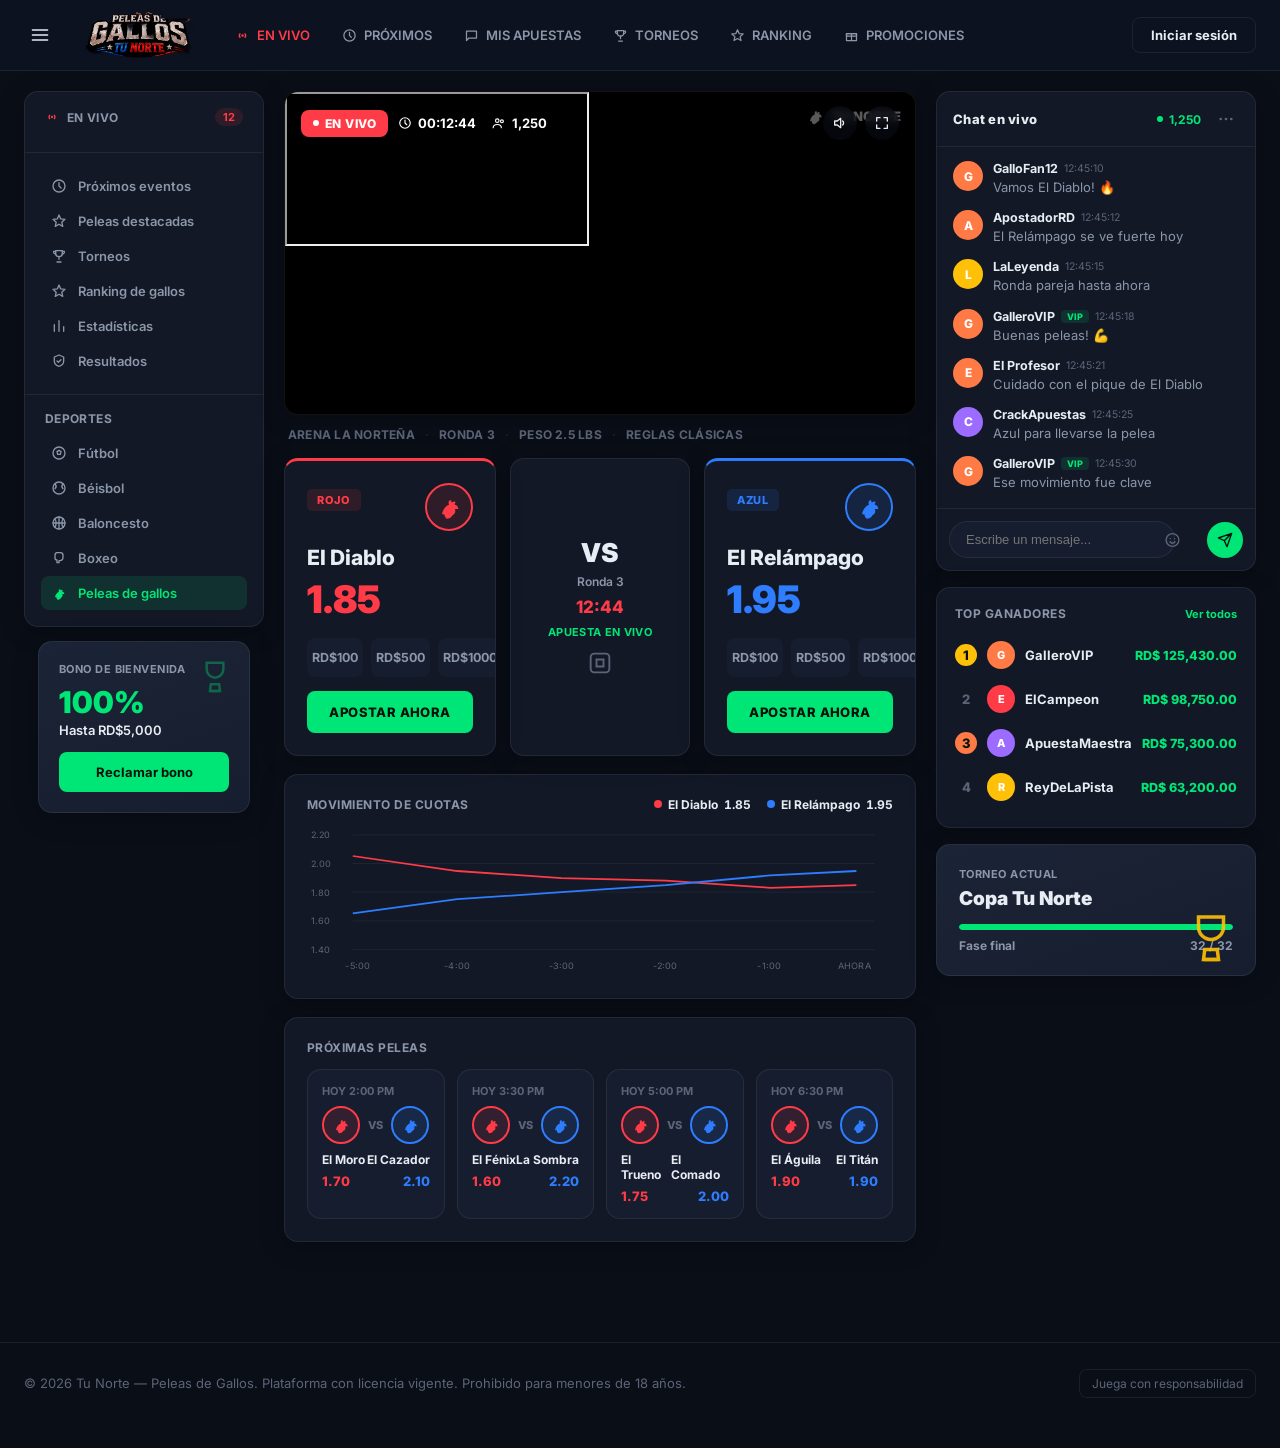
==== index.html @ b4a89627 "Add files via upload" ====
<!DOCTYPE html>
<html lang="es">
<head>
<meta charset="UTF-8">
<meta name="viewport" content="width=device-width, initial-scale=1.0">
<title>Tu Norte — Apuestas de Gallos en Vivo</title>
<link rel="stylesheet" href="styles.css">
<script>
  if(localStorage.getItem('gc_auth') !== '1'){ /* home es pública, no se exige login para ver */ }
</script>
</head>
<body>

<header class="topbar">
  <div class="topbar-inner">
    <button class="menu-btn" aria-label="Menú">
      <svg viewBox="0 0 24 24" fill="none" stroke="currentColor" stroke-width="2" stroke-linecap="round" width="20" height="20"><path d="M3 6h18"/><path d="M3 12h18"/><path d="M3 18h18"/></svg>
    </button>
    <a href="index.html" class="brand">
      <img src="assets/logo-tu-norte.webp" alt="Peleas de Gallos Tu Norte" class="brand-logo-img">
    </a>

    <nav class="main-nav">
      <a href="evento.html" class="active">
        <svg viewBox="0 0 24 24" fill="none" stroke="currentColor" stroke-width="2"><circle cx="12" cy="12" r="2" fill="currentColor" stroke="none"/><path d="M8.5 8.5a5 5 0 0 0 0 7"/><path d="M15.5 8.5a5 5 0 0 1 0 7"/></svg>
        EN VIVO
      </a>
      <a href="#proximas">
        <svg viewBox="0 0 24 24" fill="none" stroke="currentColor" stroke-width="2" stroke-linecap="round"><circle cx="12" cy="12" r="9"/><path d="M12 7v5l3 3"/></svg>
        PRÓXIMOS
      </a>
      <a href="billetera.html">
        <svg viewBox="0 0 24 24" fill="none" stroke="currentColor" stroke-width="2" stroke-linecap="round" stroke-linejoin="round"><path d="M4 5h16v11H8l-4 4V5z"/></svg>
        MIS APUESTAS
      </a>
      <a href="#">
        <svg viewBox="0 0 24 24" fill="none" stroke="currentColor" stroke-width="2" stroke-linecap="round" stroke-linejoin="round"><path d="M7 4h10v4a5 5 0 0 1-10 0V4z"/><path d="M7 5H4a3 3 0 0 0 3 4"/><path d="M17 5h3a3 3 0 0 1-3 4"/><path d="M12 13v4"/><path d="M9 21h6"/></svg>
        TORNEOS
      </a>
      <a href="#">
        <svg viewBox="0 0 24 24" fill="none" stroke="currentColor" stroke-width="2" stroke-linejoin="round"><path d="M12 3l2.6 5.9 6.4.6-4.8 4.3 1.4 6.3L12 16.9 6.4 20.1l1.4-6.3-4.8-4.3 6.4-.6L12 3z"/></svg>
        RANKING
      </a>
      <a href="#">
        <svg viewBox="0 0 24 24" fill="none" stroke="currentColor" stroke-width="2" stroke-linecap="round" stroke-linejoin="round"><rect x="4" y="9" width="16" height="11"/><path d="M4 9h16v4H4z"/><path d="M12 9v11"/></svg>
        PROMOCIONES
      </a>
    </nav>

    <div class="top-actions">
      <span id="nav-guest" style="display:flex;">
        <a href="login.html" class="btn btn-outline" style="padding:9px 18px; font-size:13px;">Iniciar sesión</a>
      </span>
      <span id="nav-user" style="display:none; align-items:center; gap:12px;">
        <a href="billetera.html" class="wallet-pill">
          <span class="amt" id="balance-pill">RD$ 0.00</span>
          <span class="add-btn">+</span>
        </a>
        <button class="icon-btn" aria-label="Notificaciones">
          <svg viewBox="0 0 24 24" fill="none" stroke="currentColor" stroke-width="2" stroke-linecap="round" stroke-linejoin="round"><path d="M6 9a6 6 0 0 1 12 0c0 5 2 6 2 6H4s2-1 2-6z"/><path d="M10 20a2 2 0 0 0 4 0"/></svg>
          <span class="badge">3</span>
        </button>
        <a href="#" onclick="logout(); return false;" class="icon-btn" aria-label="Cuenta">
          <svg viewBox="0 0 24 24" fill="none" stroke="currentColor" stroke-width="2" stroke-linecap="round" stroke-linejoin="round"><circle cx="12" cy="8" r="4"/><path d="M4 20c0-4 4-6 8-6s8 2 8 6"/></svg>
        </a>
      </span>
    </div>
  </div>
</header>

<div class="dashboard">

  <!-- ===== LEFT SIDEBAR ===== -->
  <aside>
    <div class="side-panel">
      <div class="side-section">
        <div class="side-head">
          <span class="title">
            <svg viewBox="0 0 24 24" fill="none" stroke="currentColor" stroke-width="2"><circle cx="12" cy="12" r="2" fill="currentColor" stroke="none"/><path d="M8.5 8.5a5 5 0 0 0 0 7"/><path d="M15.5 8.5a5 5 0 0 1 0 7"/></svg>
            En vivo
          </span>
          <span class="count-pill">12</span>
        </div>
      </div>
      <div class="side-section">
        <div class="side-link-list">
          <a class="side-link" href="#"><svg viewBox="0 0 24 24" fill="none" stroke="currentColor" stroke-width="2" stroke-linecap="round"><circle cx="12" cy="12" r="9"/><path d="M12 7v5l3 3"/></svg>Próximos eventos</a>
          <a class="side-link" href="#"><svg viewBox="0 0 24 24" fill="none" stroke="currentColor" stroke-width="2" stroke-linejoin="round"><path d="M12 3l2.6 5.9 6.4.6-4.8 4.3 1.4 6.3L12 16.9 6.4 20.1l1.4-6.3-4.8-4.3 6.4-.6L12 3z"/></svg>Peleas destacadas</a>
          <a class="side-link" href="#"><svg viewBox="0 0 24 24" fill="none" stroke="currentColor" stroke-width="2" stroke-linecap="round" stroke-linejoin="round"><path d="M7 4h10v4a5 5 0 0 1-10 0V4z"/><path d="M7 5H4a3 3 0 0 0 3 4"/><path d="M17 5h3a3 3 0 0 1-3 4"/><path d="M12 13v4"/><path d="M9 21h6"/></svg>Torneos</a>
          <a class="side-link" href="#"><svg viewBox="0 0 24 24" fill="none" stroke="currentColor" stroke-width="2" stroke-linejoin="round"><path d="M12 3l2.6 5.9 6.4.6-4.8 4.3 1.4 6.3L12 16.9 6.4 20.1l1.4-6.3-4.8-4.3 6.4-.6L12 3z"/></svg>Ranking de gallos</a>
          <a class="side-link" href="#"><svg viewBox="0 0 24 24" fill="none" stroke="currentColor" stroke-width="2" stroke-linecap="round"><path d="M5 20V10M12 20V4M19 20v-7"/></svg>Estadísticas</a>
          <a class="side-link" href="#"><svg viewBox="0 0 24 24" fill="none" stroke="currentColor" stroke-width="2" stroke-linecap="round" stroke-linejoin="round"><path d="M12 3l7 3v6c0 4-3 7-7 8-4-1-7-4-7-8V6l7-3z"/><path d="M9 12l2 2 4-4"/></svg>Resultados</a>
        </div>
      </div>
      <div class="side-section">
        <div class="side-head"><span class="title" style="color:var(--ink-soft);">Deportes</span></div>
        <div class="side-link-list">
          <a class="side-link" href="#"><svg viewBox="0 0 24 24" fill="none" stroke="currentColor" stroke-width="2"><circle cx="12" cy="12" r="9"/><path d="M12 8l3 2-1 4h-4l-1-4z"/></svg>Fútbol</a>
          <a class="side-link" href="#"><svg viewBox="0 0 24 24" fill="none" stroke="currentColor" stroke-width="2" stroke-linecap="round"><circle cx="12" cy="12" r="9"/><path d="M6 6c2 2 2 5 0 7M18 6c-2 2-2 5 0 7"/></svg>Béisbol</a>
          <a class="side-link" href="#"><svg viewBox="0 0 24 24" fill="none" stroke="currentColor" stroke-width="2" stroke-linecap="round"><circle cx="12" cy="12" r="9"/><path d="M3 12h18M12 3v18M5.5 5.5c3 3 3 10 0 13M18.5 5.5c-3 3-3 10 0 13"/></svg>Baloncesto</a>
          <a class="side-link" href="#"><svg viewBox="0 0 24 24" fill="none" stroke="currentColor" stroke-width="2" stroke-linejoin="round"><path d="M8 4h6a4 4 0 0 1 4 4v3a5 5 0 0 1-5 5h-1v3H9v-4c-2 0-3-1-3-3V9a5 5 0 0 1 2-5z"/></svg>Boxeo</a>
          <a class="side-link active" href="evento.html"><svg viewBox="0 0 24 24" fill="currentColor" stroke="none"><path d="M6 18c1-4 3-7 6-8-1-2 0-4 2-4-.5 1 0 2 1 2 1-1 2-1 3 0-1 0-1 1-1 2 2 0 3 2 3 4-1-.5-2-.5-3 0 1 2 0 4-2 5-1 2-3 3-5 3-1-1-2-2-2-4-1 1-1 0-2 0z"/></svg>Peleas de gallos</a>
        </div>
      </div>
    </div>

    <div class="promo-card">
      <svg class="trophy" viewBox="0 0 24 24" fill="none" stroke="#00E676" stroke-width="1.5"><path d="M7 4h10v4a5 5 0 0 1-10 0V4z"/><path d="M9 21h6"/><path d="M9.5 17h5l.5 4h-6l.5-4z"/></svg>
      <div class="label">Bono de bienvenida</div>
      <div class="big">100%</div>
      <div class="sub">Hasta RD$5,000</div>
      <a href="registro.html" class="btn btn-brass btn-block" style="font-size:13px; padding:11px;">Reclamar bono</a>
    </div>
  </aside>

  <!-- ===== MAIN ===== -->
  <main>
    <div class="video-panel">
      <div class="video-watermark">
        <svg viewBox="0 0 24 24" fill="#fff" stroke="none"><path d="M6 18c1-4 3-7 6-8-1-2 0-4 2-4-.5 1 0 2 1 2 1-1 2-1 3 0-1 0-1 1-1 2 2 0 3 2 3 4-1-.5-2-.5-3 0 1 2 0 4-2 5-1 2-3 3-5 3-1-1-2-2-2-4-1 1-1 0-2 0z"/></svg>
        TU NORTE
      </div>
      <div class="video-overlay-top">
        <div style="display:flex; gap:10px; align-items:center;">
          <span class="live-badge"><span class="dot"></span>EN VIVO</span>
          <span class="video-meta-pill">
            <span class="item"><svg viewBox="0 0 24 24" fill="none" stroke="currentColor" stroke-width="2" stroke-linecap="round"><circle cx="12" cy="12" r="9"/><path d="M12 7v5l3 3"/></svg><span id="countdown">00:12:45</span></span>
            <span class="item"><svg viewBox="0 0 24 24" fill="none" stroke="currentColor" stroke-width="2" stroke-linecap="round" stroke-linejoin="round"><circle cx="9" cy="8" r="3"/><path d="M2 20c0-3.5 3-5.5 7-5.5s7 2 7 5.5"/><circle cx="17" cy="9" r="2.5"/></svg><span id="viewer-count">1,250</span></span>
          </span>
        </div>
        <div class="video-controls">
          <button class="video-icon-btn" id="mute-btn" aria-label="Sonido">
            <svg viewBox="0 0 24 24" fill="none" stroke="currentColor" stroke-width="2" stroke-linecap="round" stroke-linejoin="round"><path d="M4 9v6h4l5 4V5L8 9H4z"/><path d="M16 9a4 4 0 0 1 0 6"/></svg>
          </button>
          <button class="video-icon-btn" onclick="document.querySelector('.video-panel').requestFullscreen && document.querySelector('.video-panel').requestFullscreen()" aria-label="Pantalla completa">
            <svg viewBox="0 0 24 24" fill="none" stroke="currentColor" stroke-width="2" stroke-linecap="round" stroke-linejoin="round"><path d="M9 4H4v5M15 4h5v5M9 20H4v-5M15 20h5v-5"/></svg>
          </button>
        </div>
      </div>
      <iframe id="live-iframe"
        src="https://www.youtube.com/embed/aqz-KE-bpKQ?autoplay=1&mute=1&loop=1&playlist=aqz-KE-bpKQ&controls=0&modestbranding=1&rel=0"
        title="Transmisión en vivo" allow="autoplay; encrypted-media" allowfullscreen>
      </iframe>
    </div>
    <div class="video-caption">
      <span>ARENA LA NORTEÑA</span><span class="sep">·</span><span>RONDA 3</span><span class="sep">·</span><span>PESO 2.5 LBS</span><span class="sep">·</span><span>REGLAS CLÁSICAS</span>
    </div>

    <div class="matchup-row">
      <div class="side-card red">
        <div class="side-card-top">
          <span class="side-tag red">ROJO</span>
          <span class="rooster-avatar red"><svg viewBox="0 0 24 24" fill="currentColor" stroke="none"><path d="M6 18c1-4 3-7 6-8-1-2 0-4 2-4-.5 1 0 2 1 2 1-1 2-1 3 0-1 0-1 1-1 2 2 0 3 2 3 4-1-.5-2-.5-3 0 1 2 0 4-2 5-1 2-3 3-5 3-1-1-2-2-2-4-1 1-1 0-2 0z"/></svg></span>
        </div>
        <div class="name">El Diablo</div>
        <div class="odds-val" id="odds-red">1.85</div>
        <div class="quick-chips" id="chip-row-red"></div>
        <button class="bet-btn" onclick="placeBet('red')">Apostar ahora</button>
      </div>

      <div class="vs-panel">
        <div class="vs-mark">VS</div>
        <div class="round">Ronda 3</div>
        <div class="timer" id="countdown2">00:12:45</div>
        <div class="live-note">Apuesta en vivo</div>
        <svg class="ring-icon" viewBox="0 0 24 24" fill="none" stroke="currentColor" stroke-width="1.6"><rect x="4" y="4" width="16" height="16" rx="3"/><path d="M9 9h6v6H9z"/></svg>
      </div>

      <div class="side-card blue">
        <div class="side-card-top">
          <span class="side-tag blue">AZUL</span>
          <span class="rooster-avatar blue"><svg viewBox="0 0 24 24" fill="currentColor" stroke="none"><path d="M6 18c1-4 3-7 6-8-1-2 0-4 2-4-.5 1 0 2 1 2 1-1 2-1 3 0-1 0-1 1-1 2 2 0 3 2 3 4-1-.5-2-.5-3 0 1 2 0 4-2 5-1 2-3 3-5 3-1-1-2-2-2-4-1 1-1 0-2 0z"/></svg></span>
        </div>
        <div class="name">El Relámpago</div>
        <div class="odds-val" id="odds-blue">1.95</div>
        <div class="quick-chips" id="chip-row-blue"></div>
        <button class="bet-btn" onclick="placeBet('blue')">Apostar ahora</button>
      </div>
    </div>

    <div class="chart-panel">
      <div class="chart-head">
        <span class="title">Movimiento de cuotas</span>
        <div class="chart-legend">
          <span><span class="dot red"></span>El Diablo <b id="legend-red" class="mono">1.85</b></span>
          <span><span class="dot blue"></span>El Relámpago <b id="legend-blue" class="mono">1.95</b></span>
        </div>
      </div>
      <svg class="chart-svg" viewBox="0 0 640 170" preserveAspectRatio="none">
        <line x1="50" y1="10" x2="620" y2="10" stroke="rgba(255,255,255,0.06)"/>
        <line x1="50" y1="42.5" x2="620" y2="42.5" stroke="rgba(255,255,255,0.06)"/>
        <line x1="50" y1="75" x2="620" y2="75" stroke="rgba(255,255,255,0.06)"/>
        <line x1="50" y1="107.5" x2="620" y2="107.5" stroke="rgba(255,255,255,0.06)"/>
        <line x1="50" y1="140" x2="620" y2="140" stroke="rgba(255,255,255,0.06)"/>
        <text x="4" y="14" fill="#5C6478" font-size="10">2.20</text>
        <text x="4" y="46.5" fill="#5C6478" font-size="10">2.00</text>
        <text x="4" y="79" fill="#5C6478" font-size="10">1.80</text>
        <text x="4" y="111.5" fill="#5C6478" font-size="10">1.60</text>
        <text x="4" y="144" fill="#5C6478" font-size="10">1.40</text>
        <polyline points="50,34 164,51 278,59 392,62 506,70 600,67" fill="none" stroke="#FF3B47" stroke-width="2"/>
        <polyline points="50,99 164,83 278,75 392,67 506,56 600,51" fill="none" stroke="#2E7DFF" stroke-width="2"/>
        <text x="42" y="162" fill="#5C6478" font-size="10">-5:00</text>
        <text x="150" y="162" fill="#5C6478" font-size="10">-4:00</text>
        <text x="264" y="162" fill="#5C6478" font-size="10">-3:00</text>
        <text x="378" y="162" fill="#5C6478" font-size="10">-2:00</text>
        <text x="492" y="162" fill="#5C6478" font-size="10">-1:00</text>
        <text x="580" y="162" fill="#5C6478" font-size="10">AHORA</text>
      </svg>
    </div>

    <div class="upcoming-panel" id="proximas">
      <div class="upcoming-title">Próximas peleas</div>
      <div class="upcoming-grid" id="upcoming-grid"></div>
    </div>
  </main>

  <!-- ===== RIGHT SIDEBAR ===== -->
  <aside>
    <div class="chat-card">
      <div class="chat-card-head">
        <span class="title">Chat en vivo</span>
        <div style="display:flex; align-items:center; gap:12px;">
          <span class="live-count"><span class="dot"></span><span id="chat-viewer-count">1,250</span></span>
          <button class="more-btn" aria-label="Más opciones">
            <svg viewBox="0 0 24 24" fill="currentColor" stroke="none"><circle cx="5" cy="12" r="1.8"/><circle cx="12" cy="12" r="1.8"/><circle cx="19" cy="12" r="1.8"/></svg>
          </button>
        </div>
      </div>
      <div class="chat-msgs" id="chat-messages"></div>
      <div class="chat-input-bar">
        <div class="chat-input-wrap">
          <input type="text" id="chat-input" placeholder="Escribe un mensaje..." maxlength="140" onkeydown="if(event.key==='Enter') sendChatMessage();">
          <button class="emoji-btn" aria-label="Emoji" onclick="return false;">
            <svg viewBox="0 0 24 24" fill="none" stroke="currentColor" stroke-width="2"><circle cx="12" cy="12" r="9"/><path d="M9 10h.01M15 10h.01" stroke-linecap="round"/><path d="M8.5 14.5c1 1.3 2.2 2 3.5 2s2.5-.7 3.5-2" stroke-linecap="round"/></svg>
          </button>
        </div>
        <button class="send-btn" onclick="sendChatMessage()" aria-label="Enviar">
          <svg viewBox="0 0 24 24" fill="none" stroke="currentColor" stroke-width="2" stroke-linecap="round" stroke-linejoin="round"><path d="M22 2L11 13M22 2l-7 20-4-9-9-4 20-7z"/></svg>
        </button>
      </div>
    </div>

    <div class="leaderboard-card">
      <div class="leaderboard-head"><span class="title">Top ganadores</span><span class="link">Ver todos</span></div>
      <div id="leaderboard-list"></div>
    </div>

    <div class="tournament-card">
      <svg class="trophy-graphic" viewBox="0 0 24 24" fill="none" stroke="#FFC107" stroke-width="1.4"><path d="M7 4h10v4a5 5 0 0 1-10 0V4z"/><path d="M9 21h6"/><path d="M9.5 17h5l.5 4h-6l.5-4z"/></svg>
      <div class="label">Torneo actual</div>
      <div class="name">Copa Tu Norte</div>
      <div class="progress-track"><div class="progress-fill" style="width:100%"></div></div>
      <div class="status"><span>Fase final</span><span>32 / 32</span></div>
    </div>
  </aside>
</div>

<footer>
  <div class="wrap">
    <div>© 2026 Tu Norte — Peleas de Gallos. Plataforma con licencia vigente. Prohibido para menores de 18 años.</div>
    <div class="legal-badge">Juega con responsabilidad</div>
  </div>
</footer>

<script src="app.js"></script>
<script>
/* ---------- Cuotas y apuesta rápida por esquina ---------- */
let odds = { red: 1.85, blue: 1.95 };
let selected = { red: 0, blue: 0 };
const chipVals = [100, 500, 1000];

function buildChips(side){
  const row = document.getElementById('chip-row-' + side);
  row.innerHTML = chipVals.map(v => `<div class="quick-chip" data-val="${v}" onclick="selectChip('${side}', ${v})">RD$${v}</div>`).join('');
}
buildChips('red'); buildChips('blue');

function selectChip(side, val){
  selected[side] = val;
  document.querySelectorAll('#chip-row-' + side + ' .quick-chip').forEach(c => {
    c.classList.toggle('active', parseInt(c.dataset.val) === val);
  });
}

function placeBet(side){
  const amt = selected[side];
  if(!amt){ showToast('Selecciona un monto rápido primero'); return; }
  if(!isAuthed()){ window.location.href = 'login.html?next=index.html'; return; }
  if(amt > Store.getBalance()){ showToast('Saldo insuficiente. Carga tu billetera.'); return; }

  Store.setBalance(Store.getBalance() - amt);
  Store.addBet({
    id: 'AP-' + Math.floor(1000 + Math.random()*9000),
    evento: 'Arena La Norteña — Ronda 3',
    lado: side === 'red' ? 'Rojo' : 'Azul',
    monto: amt,
    cuota: odds[side],
    resultado: 'pending',
    fecha: 'Ahora'
  });
  renderBalancePill();
  showToast(`Apuesta confirmada: ${money(amt)} al ${side === 'red' ? 'Rojo (El Diablo)' : 'Azul (El Relámpago)'}`);
  selected[side] = 0;
  document.querySelectorAll('#chip-row-' + side + ' .quick-chip').forEach(c => c.classList.remove('active'));
}

/* Fluctuación de cuotas en vivo */
setInterval(() => {
  odds.red = +(1.85 + (Math.random()*0.06 - 0.03)).toFixed(2);
  odds.blue = +(1.95 + (Math.random()*0.06 - 0.03)).toFixed(2);
  document.getElementById('odds-red').textContent = odds.red.toFixed(2);
  document.getElementById('odds-blue').textContent = odds.blue.toFixed(2);
  document.getElementById('legend-red').textContent = odds.red.toFixed(2);
  document.getElementById('legend-blue').textContent = odds.blue.toFixed(2);
}, 4000);

/* Reloj de cierre */
let secondsLeft = 12*60 + 45;
function fmtClock(s){
  const h = Math.floor(s/3600), m = Math.floor((s%3600)/60), sec = s%60;
  return [h,m,sec].map(n => String(n).padStart(2,'0')).join(':');
}
setInterval(() => {
  if(secondsLeft <= 0) return;
  secondsLeft--;
  document.getElementById('countdown').textContent = fmtClock(secondsLeft);
  document.getElementById('countdown2').textContent = fmtClock(secondsLeft).slice(3);
}, 1000);

/* Contador de espectadores */
setInterval(() => {
  const el = document.getElementById('viewer-count');
  const el2 = document.getElementById('chat-viewer-count');
  const current = parseInt(el.textContent.replace(/,/g,''));
  const next = Math.max(80, current + Math.floor(Math.random()*9) - 4);
  el.textContent = next.toLocaleString('es-DO');
  el2.textContent = next.toLocaleString('es-DO');
}, 5000);

/* Mute toggle del video */
let muted = true;
document.getElementById('mute-btn').addEventListener('click', () => {
  muted = !muted;
  const f = document.getElementById('live-iframe');
  f.src = `https://www.youtube.com/embed/aqz-KE-bpKQ?autoplay=1&mute=${muted?1:0}&loop=1&playlist=aqz-KE-bpKQ&controls=0&modestbranding=1&rel=0`;
});

/* ---------- Próximas peleas ---------- */
const upcoming = [
  { time:'HOY 2:00 PM', a:'El Moro', b:'El Cazador', oa:'1.70', ob:'2.10' },
  { time:'HOY 3:30 PM', a:'El Fénix', b:'La Sombra', oa:'1.60', ob:'2.20' },
  { time:'HOY 5:00 PM', a:'El Trueno', b:'El Comado', oa:'1.75', ob:'2.00' },
  { time:'HOY 6:30 PM', a:'El Águila', b:'El Titán', oa:'1.90', ob:'1.90' },
];
const roosterIcon = '<svg viewBox="0 0 24 24" fill="currentColor" stroke="none"><path d="M6 18c1-4 3-7 6-8-1-2 0-4 2-4-.5 1 0 2 1 2 1-1 2-1 3 0-1 0-1 1-1 2 2 0 3 2 3 4-1-.5-2-.5-3 0 1 2 0 4-2 5-1 2-3 3-5 3-1-1-2-2-2-4-1 1-1 0-2 0z"/></svg>';
document.getElementById('upcoming-grid').innerHTML = upcoming.map(f => `
  <div class="upcoming-card">
    <div class="upcoming-time">${f.time}</div>
    <div class="upcoming-vs">
      <span class="rooster-avatar red">${roosterIcon}</span>
      <span class="vs-mini">VS</span>
      <span class="rooster-avatar blue">${roosterIcon}</span>
    </div>
    <div class="upcoming-names"><span>${f.a}</span><span>${f.b}</span></div>
    <div class="upcoming-odds"><span class="r">${f.oa}</span><span class="b">${f.ob}</span></div>
  </div>
`).join('');

/* ---------- Chat en vivo ---------- */
const chatMessages = document.getElementById('chat-messages');
const avatarColors = ['#FF3B47','#2E7DFF','#00E676','#FFC107','#9C6BFF','#FF7A45'];
function colorFor(name){
  let h = 0; for(let i=0;i<name.length;i++) h = name.charCodeAt(i) + ((h<<5)-h);
  return avatarColors[Math.abs(h) % avatarColors.length];
}
function addChat(user, text, time, vip){
  const row = document.createElement('div');
  row.className = 'chat-msg-row';
  row.innerHTML = `
    <div class="chat-avatar" style="background:${colorFor(user)};">${user.charAt(0).toUpperCase()}</div>
    <div class="chat-msg-body">
      <div class="chat-msg-head">
        <span class="chat-username">${user}</span>
        ${vip ? '<span class="vip-badge">VIP</span>' : ''}
        <span class="chat-time">${time}</span>
      </div>
      <div class="chat-text"></div>
    </div>`;
  row.querySelector('.chat-text').textContent = text;
  chatMessages.appendChild(row);
  chatMessages.scrollTop = chatMessages.scrollHeight;
}

addChat('GalloFan12', 'Vamos El Diablo! 🔥', '12:45:10');
addChat('ApostadorRD', 'El Relámpago se ve fuerte hoy', '12:45:12');
addChat('LaLeyenda', 'Ronda pareja hasta ahora', '12:45:15');
addChat('GalleroVIP', 'Buenas peleas! 💪', '12:45:18', true);
addChat('El Profesor', 'Cuidado con el pique de El Diablo', '12:45:21');
addChat('CrackApuestas', 'Azul para llevarse la pelea', '12:45:25');
addChat('GalleroVIP', 'Ese movimiento fue clave', '12:45:30', true);

const chatPoolNames = ['Franklyn_RD','LaGalleraMoca','Yeimy88','ElCriollo','DonRafa','Perico23','TatoBets','LimaGallos','Wander_RD'];
const chatPoolMsgs = ['Vamos Diablo, ese pico no falla','Cargando más al Azul 💪','La cuota está bajando rápido','Buena defensa del Rojo','Esto se pone bueno','Azul respondiendo bien'];
setInterval(() => {
  const name = chatPoolNames[Math.floor(Math.random()*chatPoolNames.length)];
  const text = chatPoolMsgs[Math.floor(Math.random()*chatPoolMsgs.length)];
  const now = new Date();
  const time = [now.getHours(),now.getMinutes(),now.getSeconds()].map(n=>String(n).padStart(2,'0')).join(':');
  addChat(name, text, time);
}, 4000);

function sendChatMessage(){
  const input = document.getElementById('chat-input');
  const text = input.value.trim();
  if(!text) return;
  const now = new Date();
  const time = [now.getHours(),now.getMinutes(),now.getSeconds()].map(n=>String(n).padStart(2,'0')).join(':');
  addChat('Tú', text, time);
  input.value = '';
}

/* ---------- Top ganadores ---------- */
const leaders = [
  { rank:1, name:'GalleroVIP', amt:125430, cls:'gold' },
  { rank:2, name:'ElCampeon', amt:98750 },
  { rank:3, name:'ApuestaMaestra', amt:75300, cls:'bronze' },
  { rank:4, name:'ReyDeLaPista', amt:63200 },
];
document.getElementById('leaderboard-list').innerHTML = leaders.map(l => `
  <div class="lb-row">
    <div class="lb-rank ${l.cls || ''}">${l.rank}</div>
    <div class="lb-avatar" style="background:${colorFor(l.name)}; display:flex; align-items:center; justify-content:center; font-size:11px; font-weight:800; color:#fff;">${l.name.charAt(0)}</div>
    <div class="lb-name">${l.name}</div>
    <div class="lb-amt">RD$ ${l.amt.toLocaleString('es-DO')}.00</div>
  </div>
`).join('');
</script>

</body>
</html>
---- styles.css ----
@import url('https://fonts.googleapis.com/css2?family=Inter:wght@400;500;600;700;800;900&display=swap');

:root{
  --bg: #0A0E17;
  --bg-2: #0D1220;
  --panel: #121826;
  --panel-2: #161D2E;
  --panel-3: #1B2436;
  --border: rgba(255,255,255,0.07);
  --border-soft: rgba(255,255,255,0.04);

  --ink: #E8ECF3;
  --ink-soft: #8B96A8;
  --ink-faint: #5C6478;

  --green: #00E676;
  --green-dark: #00C853;
  --green-dim: rgba(0,230,118,0.12);

  --red: #FF3B47;
  --red-dim: rgba(255,59,71,0.12);

  --blue: #2E7DFF;
  --blue-dim: rgba(46,125,255,0.12);

  --gold: #00E676;
  --radius: 14px;
  --radius-sm: 8px;
  --shadow-card: 0 4px 24px rgba(0,0,0,0.28);
}

*{ box-sizing: border-box; }

html,body{
  margin:0; padding:0;
  background: var(--bg);
  color: var(--ink);
  font-family: 'Inter', sans-serif;
  overflow-x: hidden;
}

h1,h2,h3{ font-family:'Inter',sans-serif; font-weight:800; line-height:1.1; margin:0; }
.mono{ font-variant-numeric: tabular-nums; }
a{ color: inherit; text-decoration: none; }
button{ font-family: inherit; cursor: pointer; }
::selection{ background: var(--green); color: #06120A; }
a:focus-visible, button:focus-visible, input:focus-visible{ outline: 2px solid var(--green); outline-offset: 2px; }
@media (prefers-reduced-motion: reduce){ *{ animation:none !important; transition:none !important; } }
svg{ display:block; }

.wrap{ max-width: 1400px; margin: 0 auto; padding: 0 24px; }

/* ---------- Topbar ---------- */
.topbar{
  position: sticky; top:0; z-index: 60;
  background: var(--bg-2); border-bottom: 1px solid var(--border);
}
.topbar-inner{ display:flex; align-items:center; gap:28px; padding: 12px 24px; }
.menu-btn{ background:none; border:none; color: var(--ink); padding:6px; border-radius:var(--radius-sm); }
.menu-btn:hover{ background: var(--panel); }

.brand{ display:flex; align-items:center; gap:10px; }
.brand .logo-badge{ width:36px; height:36px; border-radius:10px; background: var(--green); display:flex; align-items:center; justify-content:center; flex-shrink:0; }
.brand .logo-badge svg{ width:22px; height:22px; }
.brand .word-block{ display:flex; flex-direction:column; line-height:1.05; }
.brand .word{ font-weight:800; font-size:19px; letter-spacing:.02em; }
.brand .tagline{ font-size:9px; color: var(--ink-faint); letter-spacing:.14em; font-weight:600; }

.main-nav{ display:flex; align-items:center; gap:4px; flex:1; }
.main-nav a{
  display:flex; align-items:center; gap:7px; padding: 9px 14px; border-radius: var(--radius-sm);
  font-size:13px; font-weight:600; color: var(--ink-soft); white-space:nowrap;
}
.main-nav a:hover{ color: var(--ink); background: var(--panel); }
.main-nav a.active{ color: var(--red); }
.main-nav a svg{ width:15px; height:15px; }

.top-actions{ display:flex; align-items:center; gap:14px; margin-left:auto; }
.wallet-pill{
  display:flex; align-items:center; gap:10px; background: var(--panel); border:1px solid var(--border);
  padding: 7px 8px 7px 16px; border-radius: 999px;
}
.wallet-pill .amt{ font-weight:700; font-size:14px; color: var(--ink); }
.wallet-pill .add-btn{
  width:26px; height:26px; border-radius:50%; background: var(--green); color:#06120A;
  display:flex; align-items:center; justify-content:center; font-weight:900; font-size:16px; border:none;
}
.icon-btn{
  width:38px; height:38px; border-radius:50%; background: var(--panel); border:1px solid var(--border);
  display:flex; align-items:center; justify-content:center; color: var(--ink-soft); position:relative;
}
.icon-btn svg{ width:18px; height:18px; }
.icon-btn .badge{
  position:absolute; top:-3px; right:-3px; background: var(--red); color:#fff; font-size:9px; font-weight:700;
  width:15px; height:15px; border-radius:50%; display:flex; align-items:center; justify-content:center;
}

/* ---------- Dashboard layout ---------- */
.dashboard{ display:grid; grid-template-columns: 240px 1fr 320px; gap:20px; padding: 20px 24px 60px; max-width:1600px; margin:0 auto; align-items:start; }

.side-panel{ background: var(--panel); border:1px solid var(--border); border-radius: var(--radius); overflow:hidden; box-shadow: var(--shadow-card); }
.side-section{ padding: 16px; border-bottom:1px solid var(--border); }
.side-section:last-child{ border-bottom:none; }
.side-head{ display:flex; align-items:center; justify-content:space-between; margin-bottom:10px; padding: 0 4px; }
.side-head .title{ display:flex; align-items:center; gap:8px; font-size:12px; font-weight:700; letter-spacing:.03em; text-transform:uppercase; color: var(--ink-soft); }
.side-head .title svg{ width:14px; height:14px; color: var(--red); }
.count-pill{ background: var(--red-dim); color: var(--red); font-size:11px; font-weight:700; padding:2px 8px; border-radius:999px; }

.side-link-list{ display:flex; flex-direction:column; gap:1px; }
.side-link{
  display:flex; align-items:center; gap:11px; padding: 9px 10px; border-radius: var(--radius-sm);
  font-size:13px; font-weight:600; color: var(--ink-soft);
}
.side-link svg{ width:16px; height:16px; flex-shrink:0; }
.side-link:hover{ background: var(--panel-2); color: var(--ink); }
.side-link.active{ background: var(--green-dim); color: var(--green); }

.promo-card{
  margin: 14px; padding: 20px; border-radius: var(--radius); background: linear-gradient(160deg, var(--panel-3), var(--panel-2));
  border:1px solid var(--border); box-shadow: var(--shadow-card); position:relative; overflow:hidden;
}
.promo-card .label{ font-size:11px; font-weight:700; color: var(--ink-soft); text-transform:uppercase; letter-spacing:.04em; }
.promo-card .big{ font-size:30px; font-weight:900; color: var(--green); margin:8px 0 2px; }
.promo-card .sub{ font-size:13px; color: var(--ink); margin-bottom:14px; font-weight:600; }
.promo-card .trophy{ position:absolute; top:14px; right:14px; width:40px; height:40px; opacity:.35; }

/* ---------- Live video panel ---------- */
.video-panel{ position:relative; border-radius: var(--radius); overflow:hidden; background:#000; aspect-ratio:16/8.2; border:1px solid var(--border); box-shadow: var(--shadow-card); }
.video-scene{
  position:absolute; inset:0;
  background:
    radial-gradient(ellipse 55% 60% at 50% 62%, rgba(255,180,90,0.16), transparent 70%),
    radial-gradient(ellipse 95% 75% at 50% 105%, #3A2A18 0%, #1C130B 55%, #0C0906 100%),
    linear-gradient(180deg, #0A0B0F 0%, #120D0A 55%, #1A130C 100%);
}
.video-scene .ring{
  position:absolute; left:50%; top:62%; transform:translate(-50%,-50%);
  border:1px solid rgba(255,255,255,0.08); border-radius:50%;
}
.video-scene .ring.r1{ width:46%; aspect-ratio:1/1; }
.video-scene .ring.r2{ width:70%; aspect-ratio:1/1; border-color: rgba(255,255,255,0.05); }
.video-scene .spotlight{
  position:absolute; left:50%; top:38%; transform:translate(-50%,-50%);
  width:36%; aspect-ratio:1/1; border-radius:50%;
  background: radial-gradient(circle, rgba(255,210,140,0.22), transparent 72%);
  animation: spotlight-pulse 3.2s ease-in-out infinite;
}
@keyframes spotlight-pulse{ 0%,100%{ opacity:1; } 50%{ opacity:.55; } }
.video-scene .mark{ position:absolute; left:50%; top:50%; transform:translate(-50%,-50%); width:64px; height:64px; opacity:.5; }
.video-scene .mark svg{ width:100%; height:100%; }
.video-overlay-top{
  position:absolute; top:0; left:0; right:0; display:flex; align-items:center; justify-content:space-between;
  padding: 14px 16px; z-index:5; pointer-events:none;
}
.video-overlay-top > *{ pointer-events:auto; }
.live-badge{
  display:flex; align-items:center; gap:6px; background: var(--red); color:#fff; font-weight:800; font-size:12px;
  padding: 6px 12px; border-radius: var(--radius-sm); letter-spacing:.04em;
}
.live-badge .dot{ width:6px; height:6px; border-radius:50%; background:#fff; animation: pulse 1.4s ease-in-out infinite; }
@keyframes pulse{ 0%,100%{opacity:1;} 50%{opacity:.3;} }
.video-meta-pill{
  display:flex; align-items:center; gap:16px; font-size:13px; font-weight:700; color: #fff;
  text-shadow: 0 1px 6px rgba(0,0,0,0.8);
}
.video-meta-pill .item{ display:flex; align-items:center; gap:6px; }
.video-meta-pill svg{ width:14px; height:14px; }
.video-controls{ display:flex; gap:8px; }
.video-icon-btn{
  width:34px; height:34px; border-radius: 50%; background: rgba(10,14,23,0.55); backdrop-filter: blur(4px);
  border:none; color: var(--ink); display:flex; align-items:center; justify-content:center;
}
.video-icon-btn svg{ width:16px; height:16px; }
.video-watermark{
  position:absolute; top:14px; right:14px; z-index:4; opacity:.35; display:flex; align-items:center; gap:6px;
  font-weight:900; font-size:13px; color:#fff; letter-spacing:.03em;
}
.video-watermark svg{ width:20px; height:20px; }
.video-caption{
  padding: 12px 4px 0; display:flex; gap:10px; align-items:center; flex-wrap:wrap;
  font-size:12px; font-weight:700; color: var(--ink-faint); letter-spacing:.02em; text-transform:uppercase;
}
.video-caption .sep{ color: var(--border); }

/* ---------- Matchup row ---------- */
.matchup-row{ display:grid; grid-template-columns: 1fr 180px 1fr; gap:14px; margin-top:16px; align-items:stretch; }
.side-card{ background: var(--panel); border:1px solid var(--border); border-radius: var(--radius); padding:22px; position:relative; overflow:hidden; box-shadow: var(--shadow-card); }
.side-card.red{ border-top: 3px solid var(--red); }
.side-card.blue{ border-top: 3px solid var(--blue); }
.side-tag{
  display:inline-flex; font-size:11px; font-weight:800; letter-spacing:.06em; padding:4px 10px; border-radius: 5px; margin-bottom:14px;
}
.side-tag.red{ background: var(--red-dim); color: var(--red); }
.side-tag.blue{ background: var(--blue-dim); color: var(--blue); }
.side-card-top{ display:flex; align-items:center; justify-content:space-between; }
.rooster-avatar{ width:48px; height:48px; border-radius:50%; display:flex; align-items:center; justify-content:center; flex-shrink:0; border: 2px solid; }
.rooster-avatar.red{ background: var(--red-dim); border-color: var(--red); }
.rooster-avatar.blue{ background: var(--blue-dim); border-color: var(--blue); }
.rooster-avatar svg{ width:28px; height:28px; }
.rooster-avatar.red svg{ color: var(--red); }
.rooster-avatar.blue svg{ color: var(--blue); }
.side-card .name{ font-size:21px; font-weight:800; margin:14px 0 2px; }
.side-card .odds-val{ font-size:38px; font-weight:900; margin: 6px 0 16px; }
.side-card.red .odds-val{ color: var(--red); }
.side-card.blue .odds-val{ color: var(--blue); }
.quick-chips{ display:flex; gap:8px; margin-bottom:14px; }
.quick-chip{
  flex:1; text-align:center; padding:11px 4px; border-radius: var(--radius-sm); border:1px solid transparent;
  background: var(--panel-2); font-size:12.5px; font-weight:700; color: var(--ink-soft);
}
.quick-chip.active{ border-color: currentColor; background: var(--panel-3); }
.side-card.red .quick-chip.active{ color: var(--red); }
.side-card.blue .quick-chip.active{ color: var(--blue); }
.bet-btn{
  width:100%; padding:13px; border-radius: var(--radius-sm); border:none; background: var(--green); color:#06120A;
  font-weight:800; font-size:13px; letter-spacing:.03em; text-transform:uppercase;
}
.bet-btn:hover{ background: var(--green-dark); }
.bet-btn:disabled{ opacity:.4; cursor:not-allowed; }

.vs-panel{
  display:flex; flex-direction:column; align-items:center; justify-content:center; text-align:center;
  background: var(--panel); border:1px solid var(--border); border-radius: var(--radius); padding: 16px 10px; gap:6px; box-shadow: var(--shadow-card);
}
.vs-panel .vs-mark{ font-size:26px; font-weight:900; color: var(--ink); }
.vs-panel .round{ font-size:12px; color: var(--ink-soft); font-weight:600; }
.vs-panel .timer{ font-size:17px; font-weight:800; color: var(--red); margin: 2px 0; }
.vs-panel .live-note{ font-size:11px; font-weight:700; color: var(--green); text-transform:uppercase; letter-spacing:.03em; }
.vs-panel .ring-icon{ width:28px; height:28px; color: var(--ink-faint); margin-top:4px; }

/* ---------- Odds chart ---------- */
.chart-panel{ background: var(--panel); border:1px solid var(--border); border-radius: var(--radius); padding:22px; margin-top:18px; box-shadow: var(--shadow-card); }
.chart-head{ display:flex; align-items:center; justify-content:space-between; margin-bottom:14px; }
.chart-head .title{ font-size:12px; font-weight:700; letter-spacing:.04em; text-transform:uppercase; color: var(--ink-soft); }
.chart-legend{ display:flex; gap:16px; font-size:12px; font-weight:700; }
.chart-legend span{ display:flex; align-items:center; gap:6px; }
.chart-legend .dot{ width:8px; height:8px; border-radius:50%; }
.chart-legend .dot.red{ background: var(--red); }
.chart-legend .dot.blue{ background: var(--blue); }
.chart-svg{ width:100%; height:150px; }

/* ---------- Upcoming fights ---------- */
.upcoming-panel{ background: var(--panel); border:1px solid var(--border); border-radius: var(--radius); padding:22px; margin-top:18px; box-shadow: var(--shadow-card); }
.upcoming-title{ font-size:12px; font-weight:700; letter-spacing:.04em; text-transform:uppercase; color: var(--ink-soft); margin-bottom:14px; }
.upcoming-grid{ display:grid; grid-template-columns: repeat(4, 1fr); gap:12px; }
.upcoming-card{ background: var(--panel-2); border:1px solid var(--border); border-radius: var(--radius); padding:14px; }
.upcoming-time{ font-size:11px; font-weight:700; color: var(--ink-faint); text-transform:uppercase; margin-bottom:8px; }
.upcoming-vs{ display:flex; align-items:center; justify-content:center; gap:8px; margin-bottom:8px; }
.upcoming-vs .rooster-avatar{ width:38px; height:38px; }
.upcoming-vs .rooster-avatar svg{ width:20px; height:20px; }
.upcoming-vs .vs-mini{ font-size:11px; font-weight:800; color: var(--ink-faint); }
.upcoming-names{ display:flex; justify-content:space-between; font-size:12px; font-weight:700; margin-bottom:6px; }
.upcoming-odds{ display:flex; justify-content:space-between; font-size:13px; font-weight:800; }
.upcoming-odds .r{ color: var(--red); }
.upcoming-odds .b{ color: var(--blue); }

/* ---------- Right sidebar: chat ---------- */
.chat-card{ background: var(--panel); border:1px solid var(--border); border-radius: var(--radius); display:flex; flex-direction:column; height: 480px; box-shadow: var(--shadow-card); }
.chat-card-head{ display:flex; align-items:center; justify-content:space-between; padding:14px 16px; border-bottom:1px solid var(--border); }
.chat-card-head .title{ display:flex; align-items:center; gap:8px; font-size:13px; font-weight:800; letter-spacing:.02em; }
.chat-card-head .live-count{ display:flex; align-items:center; gap:6px; font-size:12px; font-weight:700; color: var(--green); }
.chat-card-head .live-count .dot{ width:6px; height:6px; border-radius:50%; background: var(--green); }
.chat-msgs{ flex:1; overflow-y:auto; padding:14px 16px; display:flex; flex-direction:column; gap:14px; }
.chat-msg-row{ display:flex; gap:10px; }
.chat-avatar{
  width:30px; height:30px; border-radius:50%; flex-shrink:0; display:flex; align-items:center; justify-content:center;
  font-size:12px; font-weight:800; color:#fff;
}
.chat-msg-body{ flex:1; min-width:0; }
.chat-msg-head{ display:flex; align-items:center; gap:6px; margin-bottom:2px; }
.chat-username{ font-size:12.5px; font-weight:700; }
.chat-time{ font-size:10.5px; color: var(--ink-faint); }
.vip-badge{ background: var(--green-dim); color: var(--green); font-size:9px; font-weight:800; padding:1px 6px; border-radius:4px; }
.chat-text{ font-size:13px; color: var(--ink-soft); line-height:1.4; }
.chat-input-bar{ display:flex; gap:8px; align-items:center; padding:12px; border-top:1px solid var(--border); }
.chat-input-bar input{
  flex:1; background: var(--panel-2); border:1px solid var(--border); border-radius: 999px; padding:10px 40px 10px 16px;
  color: var(--ink); font-size:13px;
}
.chat-input-wrap{ position:relative; flex:1; }
.chat-input-wrap .emoji-btn{
  position:absolute; right:12px; top:50%; transform:translateY(-50%); background:none; border:none;
  color: var(--ink-faint); display:flex;
}
.chat-input-wrap .emoji-btn svg{ width:17px; height:17px; }
.chat-input-bar .send-btn{
  width:36px; height:36px; border-radius:50%; background: var(--green); border:none; color:#06120A;
  display:flex; align-items:center; justify-content:center; flex-shrink:0;
}
.chat-input-bar .send-btn svg{ width:16px; height:16px; }
.more-btn{ background:none; border:none; color: var(--ink-faint); padding:4px; }
.more-btn svg{ width:18px; height:18px; }

.leaderboard-card{ background: var(--panel); border:1px solid var(--border); border-radius: var(--radius); padding:18px; margin-top:16px; box-shadow: var(--shadow-card); }
.leaderboard-head{ display:flex; justify-content:space-between; align-items:center; margin-bottom:12px; }
.leaderboard-head .title{ font-size:12px; font-weight:700; letter-spacing:.04em; text-transform:uppercase; color: var(--ink-soft); }
.leaderboard-head .link{ font-size:11px; font-weight:700; color: var(--green); }
.lb-row{ display:flex; align-items:center; gap:10px; padding: 8px 0; }
.lb-rank{ width:22px; height:22px; font-size:13px; font-weight:800; color: var(--ink-faint); text-align:center; display:flex; align-items:center; justify-content:center; flex-shrink:0; }
.lb-rank.gold{ color: #06120A; background:#FFC107; border-radius:50%; }
.lb-rank.bronze{ color: #06120A; background:#FF7A45; border-radius:50%; }
.lb-avatar{ width:28px; height:28px; border-radius:50%; flex-shrink:0; }
.lb-name{ flex:1; font-size:13px; font-weight:700; min-width:0; overflow:hidden; text-overflow:ellipsis; white-space:nowrap; }
.lb-amt{ font-size:12.5px; font-weight:800; color: var(--green); white-space:nowrap; flex-shrink:0; }

.tournament-card{
  margin-top:16px; padding:22px; border-radius: var(--radius); border:1px solid var(--border);
  background: linear-gradient(160deg, var(--panel-3), var(--panel-2)); position:relative; overflow:hidden; box-shadow: var(--shadow-card);
}
.tournament-card .label{ font-size:11px; font-weight:700; color: var(--ink-soft); text-transform:uppercase; letter-spacing:.04em; }
.tournament-card .name{ font-size:19px; font-weight:900; margin: 6px 0 14px; }
.progress-track{ height:6px; background: var(--panel-2); border-radius:999px; overflow:hidden; margin-bottom:8px; }
.progress-fill{ height:100%; background: var(--green); border-radius:999px; }
.tournament-card .status{ font-size:12px; font-weight:700; color: var(--ink-soft); display:flex; justify-content:space-between; }
.tournament-card .trophy-graphic{ position:absolute; right:14px; bottom:8px; width:60px; height:60px; opacity:.9; }

@media (max-width: 1180px){
  .dashboard{ grid-template-columns: 1fr; }
  .main-nav{ display:none; }
  .upcoming-grid{ grid-template-columns: repeat(2,1fr); }
}

/* ============================================================
   Componentes compartidos (billetera, login, registro)
   ============================================================ */
.btn{
  display:inline-flex; align-items:center; justify-content:center; gap:8px;
  padding: 13px 22px; border-radius: var(--radius-sm); border:1px solid transparent;
  font-weight:700; font-size:14px; transition: transform .1s ease;
}
.btn:active{ transform: scale(0.98); }
.btn-brass{ background: var(--green); color:#06120A; }
.btn-brass:hover{ background: var(--green-dark); }
.btn-outline{ border-color: var(--border); color: var(--ink); background: transparent; }
.btn-outline:hover{ background: var(--panel-2); }
.btn[disabled]{ opacity:0.4; cursor:not-allowed; }
.btn-block{ width:100%; }

footer{ border-top:1px solid var(--border); margin-top:40px; padding: 26px 0 50px; color: var(--ink-faint); font-size:13px; }
footer .wrap{ display:flex; justify-content:space-between; align-items:center; flex-wrap:wrap; gap:12px; }
.legal-badge{ display:inline-flex; align-items:center; gap:8px; border:1px solid var(--border); padding:6px 12px; border-radius: var(--radius-sm); font-size:12px; }

.toast{
  position: fixed; bottom: 28px; left:50%; transform: translateX(-50%) translateY(20px);
  background: var(--green); color: #06120A; padding: 14px 24px; border-radius: var(--radius-sm);
  font-weight:700; opacity:0; transition: opacity .25s ease, transform .25s ease; pointer-events:none; z-index: 100;
}
.toast.show{ opacity:1; transform: translateX(-50%) translateY(0); }

.wallet-hero{ display:grid; grid-template-columns: 1fr 1fr; gap:20px; margin: 30px 0; }
.balance-card{ border:1px solid var(--border); border-radius: var(--radius); background: var(--panel); padding: 30px; display:flex; flex-direction:column; justify-content:space-between; }
.balance-card .label{ color: var(--ink-soft); font-size:12px; text-transform:uppercase; letter-spacing:.06em; font-weight:700; }
.balance-card .amount{ font-size:40px; font-weight:900; margin: 10px 0 20px; }
.deposit-card{ border:1px solid var(--border); border-radius: var(--radius); background: var(--panel); padding:30px; }
.deposit-card h3{ font-size:17px; margin-bottom:16px; font-weight:800; }
.chip-row{ display:flex; gap:10px; margin-bottom:18px; flex-wrap:wrap; }
.chip{ padding:10px 16px; border-radius: var(--radius-sm); border:1px solid var(--border); background: var(--panel-2); font-weight:700; color: var(--ink); }
.chip.active{ border-color: var(--green); color: var(--green); background: var(--green-dim); }
.amount-input{ width:100%; padding:14px; border-radius: var(--radius-sm); border:1px solid var(--border); background: var(--panel-2); color: var(--ink); font-size:16px; margin-bottom: 18px; }
.paypal-btn{ width:100%; padding:14px; border-radius: 24px; border:none; background:#FFC439; color:#0b0b0b; font-weight:800; font-size:15px; display:flex; align-items:center; justify-content:center; gap:6px; }
.paypal-btn:hover{ filter: brightness(1.05); }
.paypal-btn .pp-logo{ font-style: italic; font-weight: 900; }
.demo-note{ font-size:12px; color: var(--ink-faint); margin-top:10px; text-align:center; }

.section-head{ display:flex; align-items:baseline; justify-content:space-between; margin: 34px 0 16px; }
.section-head h2{ font-size:20px; }
.section-head .count{ color: var(--ink-soft); font-size:13px; font-weight:600; }
.history-table{ width:100%; border-collapse: collapse; margin-top:12px; }
.history-table th{ text-align:left; font-size:11px; text-transform:uppercase; letter-spacing:.05em; color: var(--ink-soft); padding: 10px 0; border-bottom:1px solid var(--border); font-weight:700; }
.history-table td{ padding: 14px 0; border-bottom:1px solid var(--border-soft); font-size:14px; }
.history-table td.num{ text-align:right; }
.pill{ padding:4px 10px; border-radius: 20px; font-size:11px; font-weight:700; }
.pill.win{ background: var(--blue-dim); color: var(--blue); }
.pill.loss{ background: var(--red-dim); color: var(--red); }
.pill.pending{ background: var(--green-dim); color: var(--green); }

.auth-shell{ min-height: 100vh; display:flex; align-items:center; justify-content:center; padding: 40px 20px; }
.auth-card{ width:100%; max-width: 400px; border:1px solid var(--border); background: var(--panel); border-radius: var(--radius); padding: 36px; }
.auth-card .brand{ justify-content:center; margin-bottom: 26px; }
.auth-card .brand-logo-img{ height:64px; }
.auth-card h1{ font-size:22px; text-align:center; margin-bottom:6px; }
.auth-card .sub{ color: var(--ink-soft); font-size:14px; text-align:center; margin-bottom:26px; }
.field{ margin-bottom: 16px; }
.field label{ display:block; font-size:12.5px; color: var(--ink-soft); margin-bottom:6px; font-weight:600; }
.field input{ width:100%; padding:13px 14px; border-radius: var(--radius-sm); border:1px solid var(--border); background: var(--panel-2); color: var(--ink); font-size:15px; }
.auth-foot{ text-align:center; margin-top:18px; font-size:13px; color: var(--ink-soft); }
.check-row{ display:flex; align-items:flex-start; gap:10px; margin-bottom:20px; }
.check-row input{ margin-top:3px; width:16px; height:16px; accent-color: var(--green); flex-shrink:0; }
.check-row label{ font-size:13px; color: var(--ink-soft); line-height:1.4; }
.field-hint{ font-size:12px; color: var(--ink-faint); margin-top:6px; }

@media (max-width: 760px){
  .wallet-hero{ grid-template-columns: 1fr; }
  .matchup-row{ grid-template-columns:1fr; }
  .vs-panel{ order:-1; }
  .upcoming-grid{ grid-template-columns: 1fr; }
}

@media (max-width: 480px){
  .brand-logo-img{ height:34px; }
  .topbar-inner{ padding:10px 14px; gap:12px; }
  .wallet-pill .amt{ font-size:12px; }
  .top-actions{ gap:8px; }
  .side-tag{ font-size:10px; }
  .side-card .odds-val{ font-size:30px; }
  .quick-chip{ font-size:11px; padding:9px 2px; }
  .vs-panel{ padding:12px 6px; }
  .video-caption{ font-size:10px; gap:6px; }
}

/* ---------- Compat: encabezado simple en billetera/login/registro/evento ---------- */
.brand{ display:flex; align-items:center; gap:10px; }
.brand-logo-img{ height:46px; width:auto; display:block; }
.brand .eyebrow{ display:block; font-size:9px; letter-spacing:.14em; text-transform:uppercase; color:var(--ink-faint); font-weight:600; }
.brand .dot{ width:8px; height:8px; border-radius:50%; background:var(--green); display:inline-block; margin-right:6px; }
.nav{ display:flex; gap:26px; align-items:center; font-size:14px; }
.nav a{ color: var(--ink-soft); font-weight:600; }
.nav a:hover{ color: var(--ink); }
.nav .balance-pill{ background: var(--panel); border:1px solid var(--border); border-radius:999px; padding:8px 14px; color: var(--green); font-weight:700; }
@media (max-width:1180px){ .nav{ display:none; } }
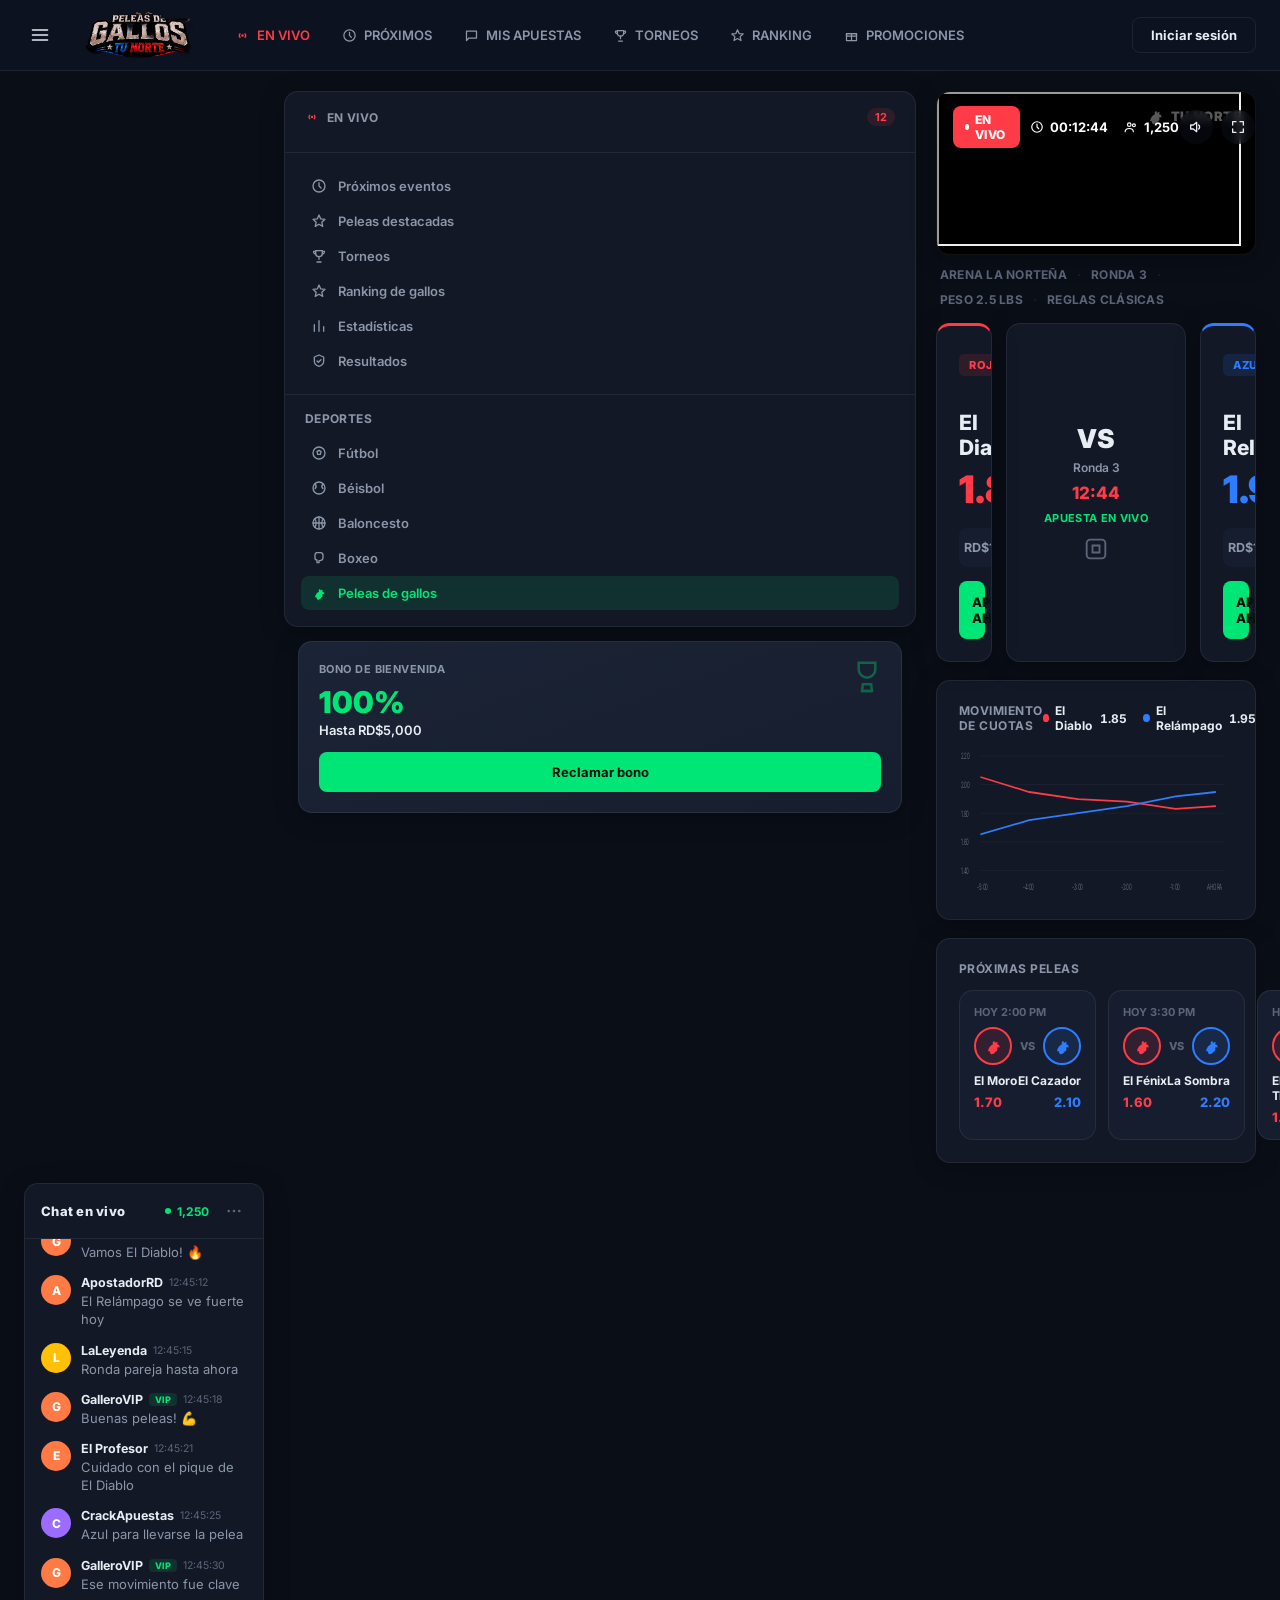
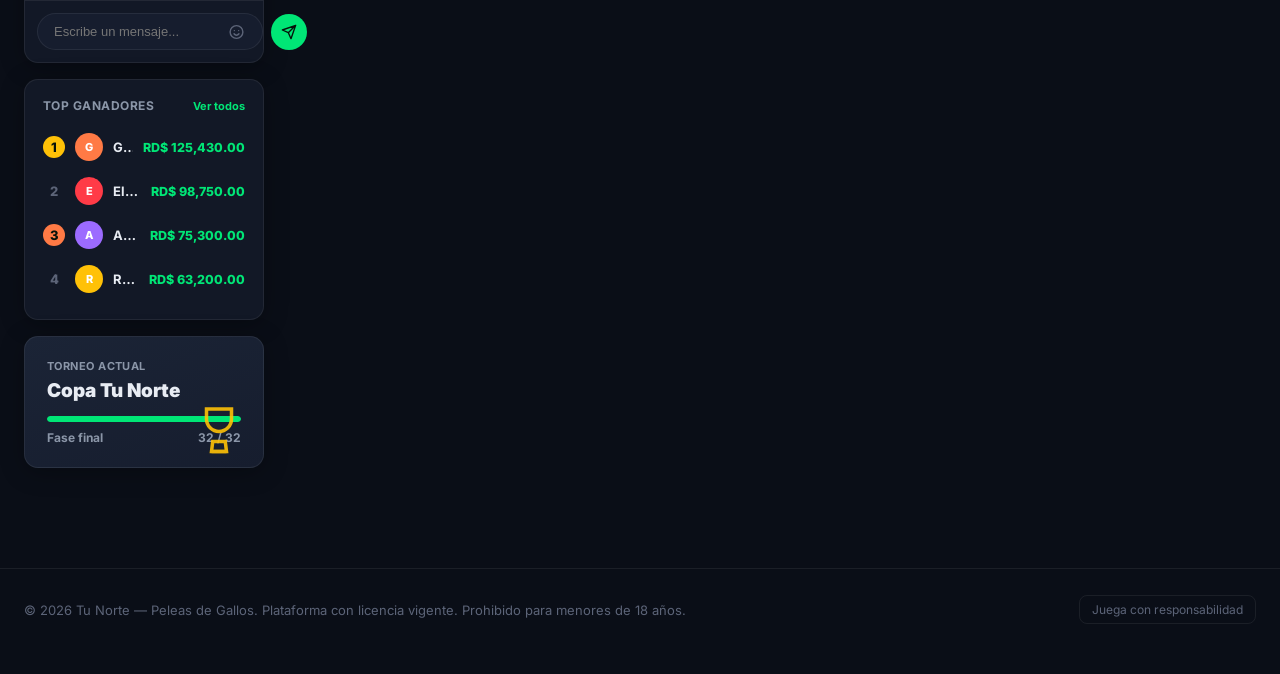
==== commit d83931e2: "Add files via upload" ====
--- a/index.html
+++ b/index.html
@@ -13,7 +13,7 @@
 
 <header class="topbar">
   <div class="topbar-inner">
-    <button class="menu-btn" aria-label="Menú">
+    <button class="menu-btn" aria-label="Menú" onclick="toggleSidebar()">
       <svg viewBox="0 0 24 24" fill="none" stroke="currentColor" stroke-width="2" stroke-linecap="round" width="20" height="20"><path d="M3 6h18"/><path d="M3 12h18"/><path d="M3 18h18"/></svg>
     </button>
     <a href="index.html" class="brand">
@@ -71,7 +71,11 @@
 <div class="dashboard">
 
   <!-- ===== LEFT SIDEBAR ===== -->
-  <aside>
+  <div class="sidebar-backdrop" id="sidebar-backdrop" onclick="toggleSidebar()"></div>
+  <aside class="left-sidebar" id="left-sidebar">
+    <button class="sidebar-close" aria-label="Cerrar menú" onclick="toggleSidebar()">
+      <svg viewBox="0 0 24 24" fill="none" stroke="currentColor" stroke-width="2" stroke-linecap="round"><path d="M6 6l12 12M18 6L6 18"/></svg>
+    </button>
     <div class="side-panel">
       <div class="side-section">
         <div class="side-head">
@@ -138,7 +142,7 @@
         </div>
       </div>
       <iframe id="live-iframe"
-        src="https://www.youtube.com/embed/aqz-KE-bpKQ?autoplay=1&mute=1&loop=1&playlist=aqz-KE-bpKQ&controls=0&modestbranding=1&rel=0"
+        src="https://www.youtube.com/embed/if_2f8as9RU?start=5&autoplay=1&mute=1&loop=1&playlist=if_2f8as9RU&controls=0&modestbranding=1&rel=0&showinfo=0&iv_load_policy=3"
         title="Transmisión en vivo" allow="autoplay; encrypted-media" allowfullscreen>
       </iframe>
     </div>
@@ -264,6 +268,12 @@
 
 <script src="app.js"></script>
 <script>
+/* ---------- Menú lateral (móvil) ---------- */
+function toggleSidebar(){
+  document.getElementById('left-sidebar').classList.toggle('open');
+  document.getElementById('sidebar-backdrop').classList.toggle('open');
+}
+
 /* ---------- Cuotas y apuesta rápida por esquina ---------- */
 let odds = { red: 1.85, blue: 1.95 };
 let selected = { red: 0, blue: 0 };
@@ -342,7 +352,7 @@
 document.getElementById('mute-btn').addEventListener('click', () => {
   muted = !muted;
   const f = document.getElementById('live-iframe');
-  f.src = `https://www.youtube.com/embed/aqz-KE-bpKQ?autoplay=1&mute=${muted?1:0}&loop=1&playlist=aqz-KE-bpKQ&controls=0&modestbranding=1&rel=0`;
+  f.src = `https://www.youtube.com/embed/if_2f8as9RU?start=5&autoplay=1&mute=${muted?1:0}&loop=1&playlist=if_2f8as9RU&controls=0&modestbranding=1&rel=0&showinfo=0&iv_load_policy=3`;
 });
 
 /* ---------- Próximas peleas ---------- */
--- a/styles.css
+++ b/styles.css
@@ -99,6 +99,8 @@
 .dashboard{ display:grid; grid-template-columns: 240px 1fr 320px; gap:20px; padding: 20px 24px 60px; max-width:1600px; margin:0 auto; align-items:start; }
 
 .side-panel{ background: var(--panel); border:1px solid var(--border); border-radius: var(--radius); overflow:hidden; box-shadow: var(--shadow-card); }
+.sidebar-close{ display:none; background: var(--panel); border:1px solid var(--border); color: var(--ink-soft); width:34px; height:34px; border-radius:50%; align-items:center; justify-content:center; margin: 0 0 14px auto; }
+.sidebar-close svg{ width:16px; height:16px; }
 .side-section{ padding: 16px; border-bottom:1px solid var(--border); }
 .side-section:last-child{ border-bottom:none; }
 .side-head{ display:flex; align-items:center; justify-content:space-between; margin-bottom:10px; padding: 0 4px; }
@@ -318,6 +320,21 @@
   .dashboard{ grid-template-columns: 1fr; }
   .main-nav{ display:none; }
   .upcoming-grid{ grid-template-columns: repeat(2,1fr); }
+
+  .sidebar-close{ display:flex; }
+  .sidebar-backdrop{
+    position: fixed; inset:0; background: rgba(0,0,0,0.55); z-index:65;
+    opacity:0; pointer-events:none; transition: opacity .25s ease;
+  }
+  .sidebar-backdrop.open{ opacity:1; pointer-events:auto; }
+
+  .left-sidebar{
+    position: fixed; top:0; left:0; bottom:0; width:280px; max-width:82vw; z-index:70;
+    background: var(--bg); padding: 18px 14px 24px; overflow-y:auto;
+    transform: translateX(-100%); transition: transform .28s ease;
+    box-shadow: 8px 0 30px rgba(0,0,0,0.4);
+  }
+  .left-sidebar.open{ transform: translateX(0); }
 }
 
 /* ============================================================
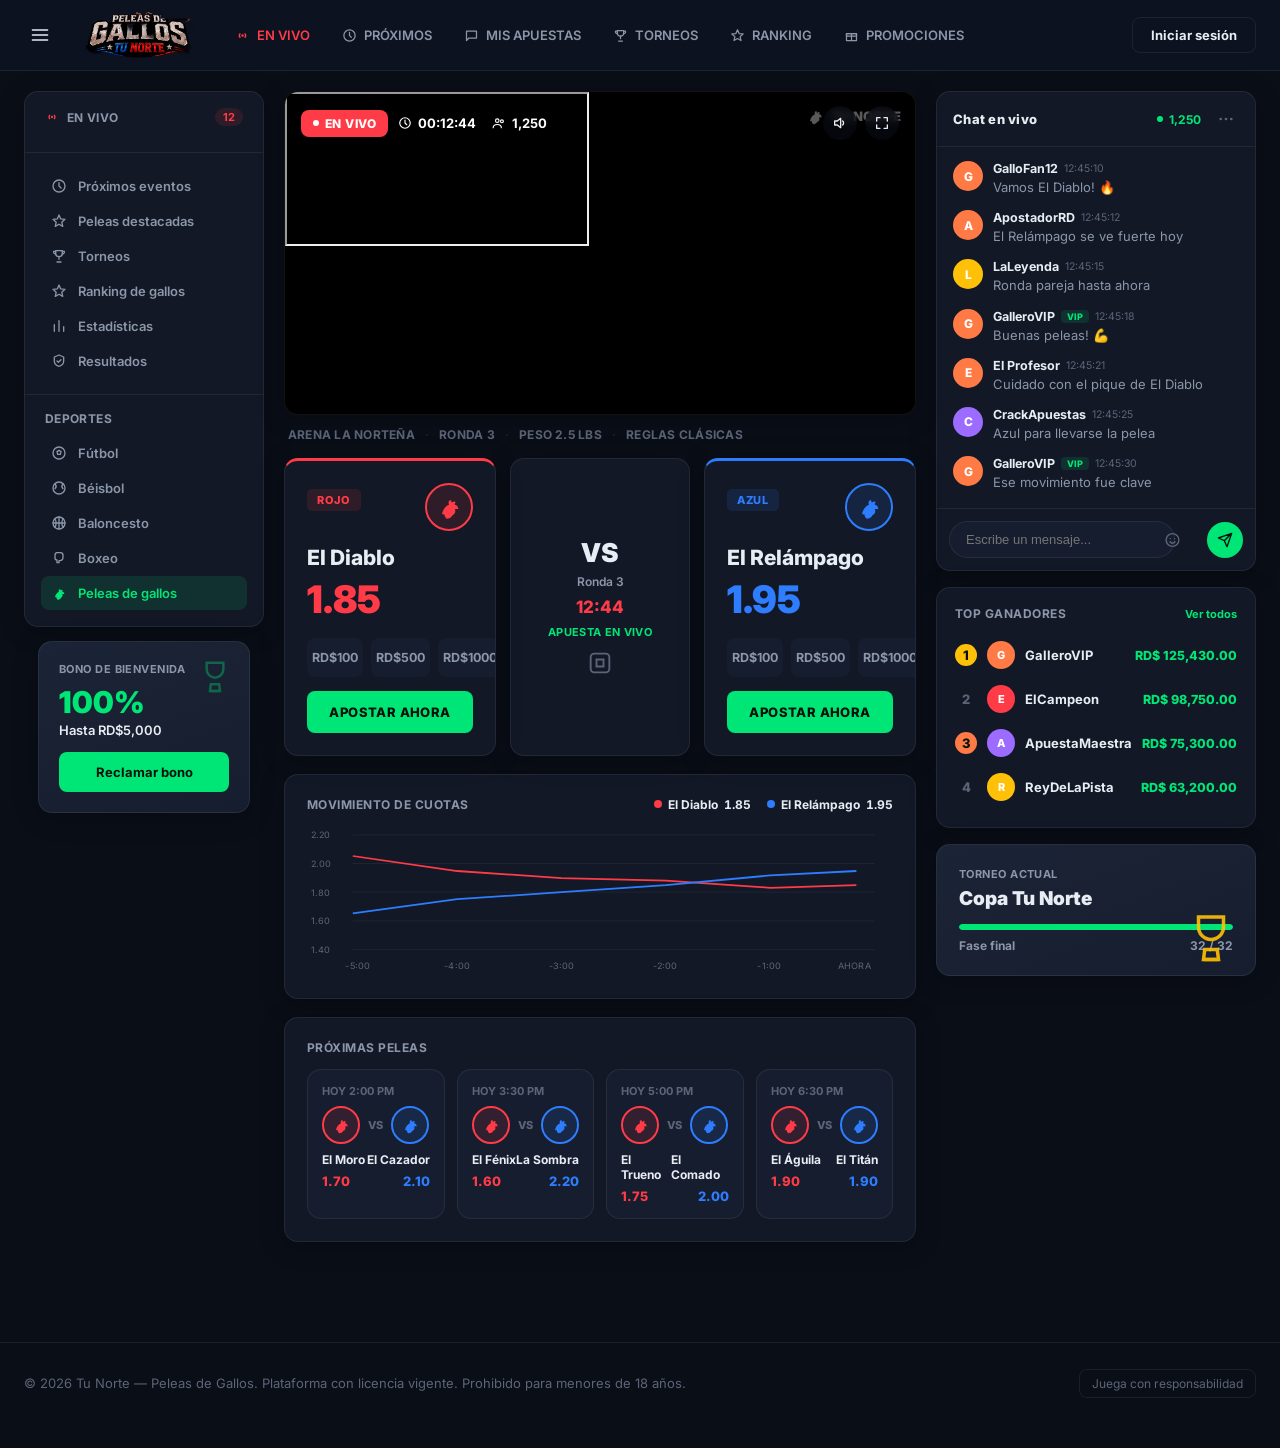
==== commit 2dbc9f4e: "Add files via upload" ====
--- a/index.html
+++ b/index.html
@@ -4,7 +4,7 @@
 <meta charset="UTF-8">
 <meta name="viewport" content="width=device-width, initial-scale=1.0">
 <title>Tu Norte — Apuestas de Gallos en Vivo</title>
-<link rel="stylesheet" href="styles.css">
+<link rel="stylesheet" href="styles.css?v=3">
 <script>
   if(localStorage.getItem('gc_auth') !== '1'){ /* home es pública, no se exige login para ver */ }
 </script>
@@ -266,7 +266,7 @@
   </div>
 </footer>
 
-<script src="app.js"></script>
+<script src="app.js?v=3"></script>
 <script>
 /* ---------- Menú lateral (móvil) ---------- */
 function toggleSidebar(){
--- a/styles.css
+++ b/styles.css
@@ -101,6 +101,11 @@
 .side-panel{ background: var(--panel); border:1px solid var(--border); border-radius: var(--radius); overflow:hidden; box-shadow: var(--shadow-card); }
 .sidebar-close{ display:none; background: var(--panel); border:1px solid var(--border); color: var(--ink-soft); width:34px; height:34px; border-radius:50%; align-items:center; justify-content:center; margin: 0 0 14px auto; }
 .sidebar-close svg{ width:16px; height:16px; }
+.sidebar-backdrop{
+  position: fixed; inset:0; background: rgba(0,0,0,0.55); z-index:65;
+  opacity:0; pointer-events:none; transition: opacity .25s ease;
+}
+.sidebar-backdrop.open{ opacity:1; pointer-events:auto; }
 .side-section{ padding: 16px; border-bottom:1px solid var(--border); }
 .side-section:last-child{ border-bottom:none; }
 .side-head{ display:flex; align-items:center; justify-content:space-between; margin-bottom:10px; padding: 0 4px; }
@@ -322,11 +327,6 @@
   .upcoming-grid{ grid-template-columns: repeat(2,1fr); }
 
   .sidebar-close{ display:flex; }
-  .sidebar-backdrop{
-    position: fixed; inset:0; background: rgba(0,0,0,0.55); z-index:65;
-    opacity:0; pointer-events:none; transition: opacity .25s ease;
-  }
-  .sidebar-backdrop.open{ opacity:1; pointer-events:auto; }
 
   .left-sidebar{
     position: fixed; top:0; left:0; bottom:0; width:280px; max-width:82vw; z-index:70;
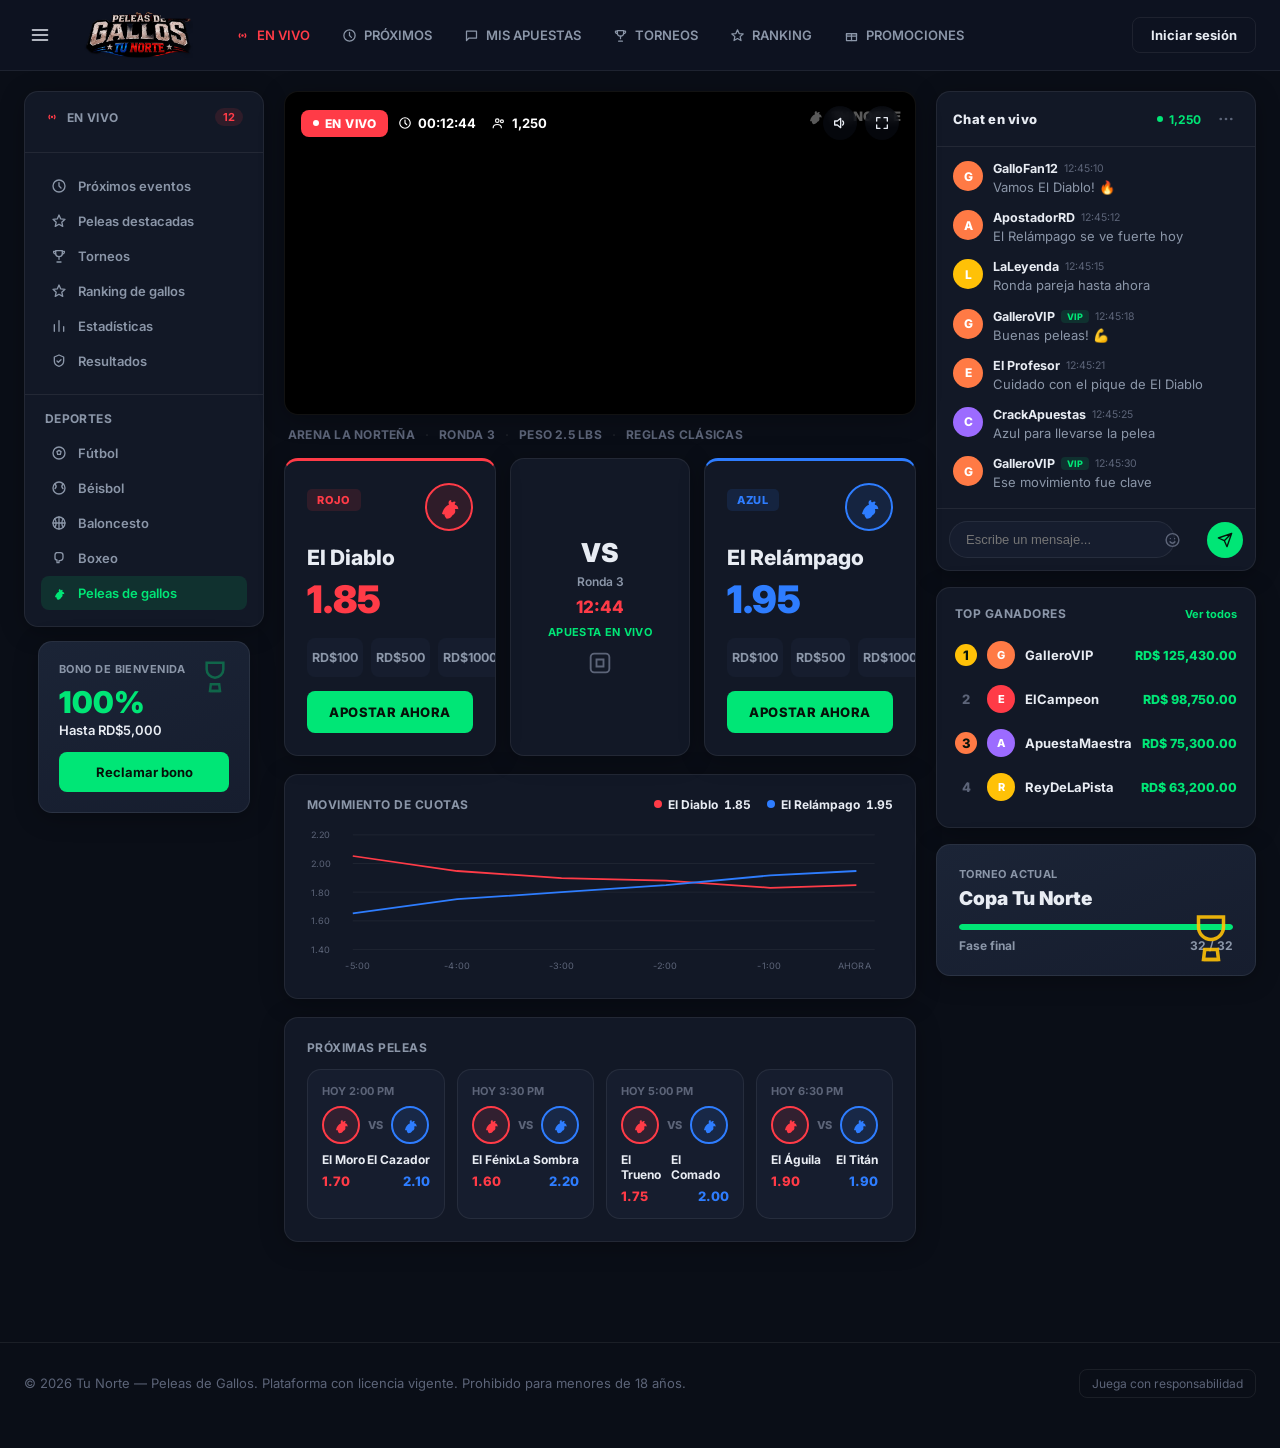
==== commit ff874ef6: "Add files via upload" ====
--- a/index.html
+++ b/index.html
@@ -21,7 +21,7 @@
     </a>
 
     <nav class="main-nav">
-      <a href="evento.html" class="active">
+      <a href="index.html" class="active">
         <svg viewBox="0 0 24 24" fill="none" stroke="currentColor" stroke-width="2"><circle cx="12" cy="12" r="2" fill="currentColor" stroke="none"/><path d="M8.5 8.5a5 5 0 0 0 0 7"/><path d="M15.5 8.5a5 5 0 0 1 0 7"/></svg>
         EN VIVO
       </a>
@@ -103,7 +103,7 @@
           <a class="side-link" href="#"><svg viewBox="0 0 24 24" fill="none" stroke="currentColor" stroke-width="2" stroke-linecap="round"><circle cx="12" cy="12" r="9"/><path d="M6 6c2 2 2 5 0 7M18 6c-2 2-2 5 0 7"/></svg>Béisbol</a>
           <a class="side-link" href="#"><svg viewBox="0 0 24 24" fill="none" stroke="currentColor" stroke-width="2" stroke-linecap="round"><circle cx="12" cy="12" r="9"/><path d="M3 12h18M12 3v18M5.5 5.5c3 3 3 10 0 13M18.5 5.5c-3 3-3 10 0 13"/></svg>Baloncesto</a>
           <a class="side-link" href="#"><svg viewBox="0 0 24 24" fill="none" stroke="currentColor" stroke-width="2" stroke-linejoin="round"><path d="M8 4h6a4 4 0 0 1 4 4v3a5 5 0 0 1-5 5h-1v3H9v-4c-2 0-3-1-3-3V9a5 5 0 0 1 2-5z"/></svg>Boxeo</a>
-          <a class="side-link active" href="evento.html"><svg viewBox="0 0 24 24" fill="currentColor" stroke="none"><path d="M6 18c1-4 3-7 6-8-1-2 0-4 2-4-.5 1 0 2 1 2 1-1 2-1 3 0-1 0-1 1-1 2 2 0 3 2 3 4-1-.5-2-.5-3 0 1 2 0 4-2 5-1 2-3 3-5 3-1-1-2-2-2-4-1 1-1 0-2 0z"/></svg>Peleas de gallos</a>
+          <a class="side-link active" href="index.html"><svg viewBox="0 0 24 24" fill="currentColor" stroke="none"><path d="M6 18c1-4 3-7 6-8-1-2 0-4 2-4-.5 1 0 2 1 2 1-1 2-1 3 0-1 0-1 1-1 2 2 0 3 2 3 4-1-.5-2-.5-3 0 1 2 0 4-2 5-1 2-3 3-5 3-1-1-2-2-2-4-1 1-1 0-2 0z"/></svg>Peleas de gallos</a>
         </div>
       </div>
     </div>
--- a/styles.css
+++ b/styles.css
@@ -133,6 +133,7 @@
 
 /* ---------- Live video panel ---------- */
 .video-panel{ position:relative; border-radius: var(--radius); overflow:hidden; background:#000; aspect-ratio:16/8.2; border:1px solid var(--border); box-shadow: var(--shadow-card); }
+.video-panel iframe{ position:absolute; inset:0; width:100%; height:100%; border:0; display:block; }
 .video-scene{
   position:absolute; inset:0;
   background:
